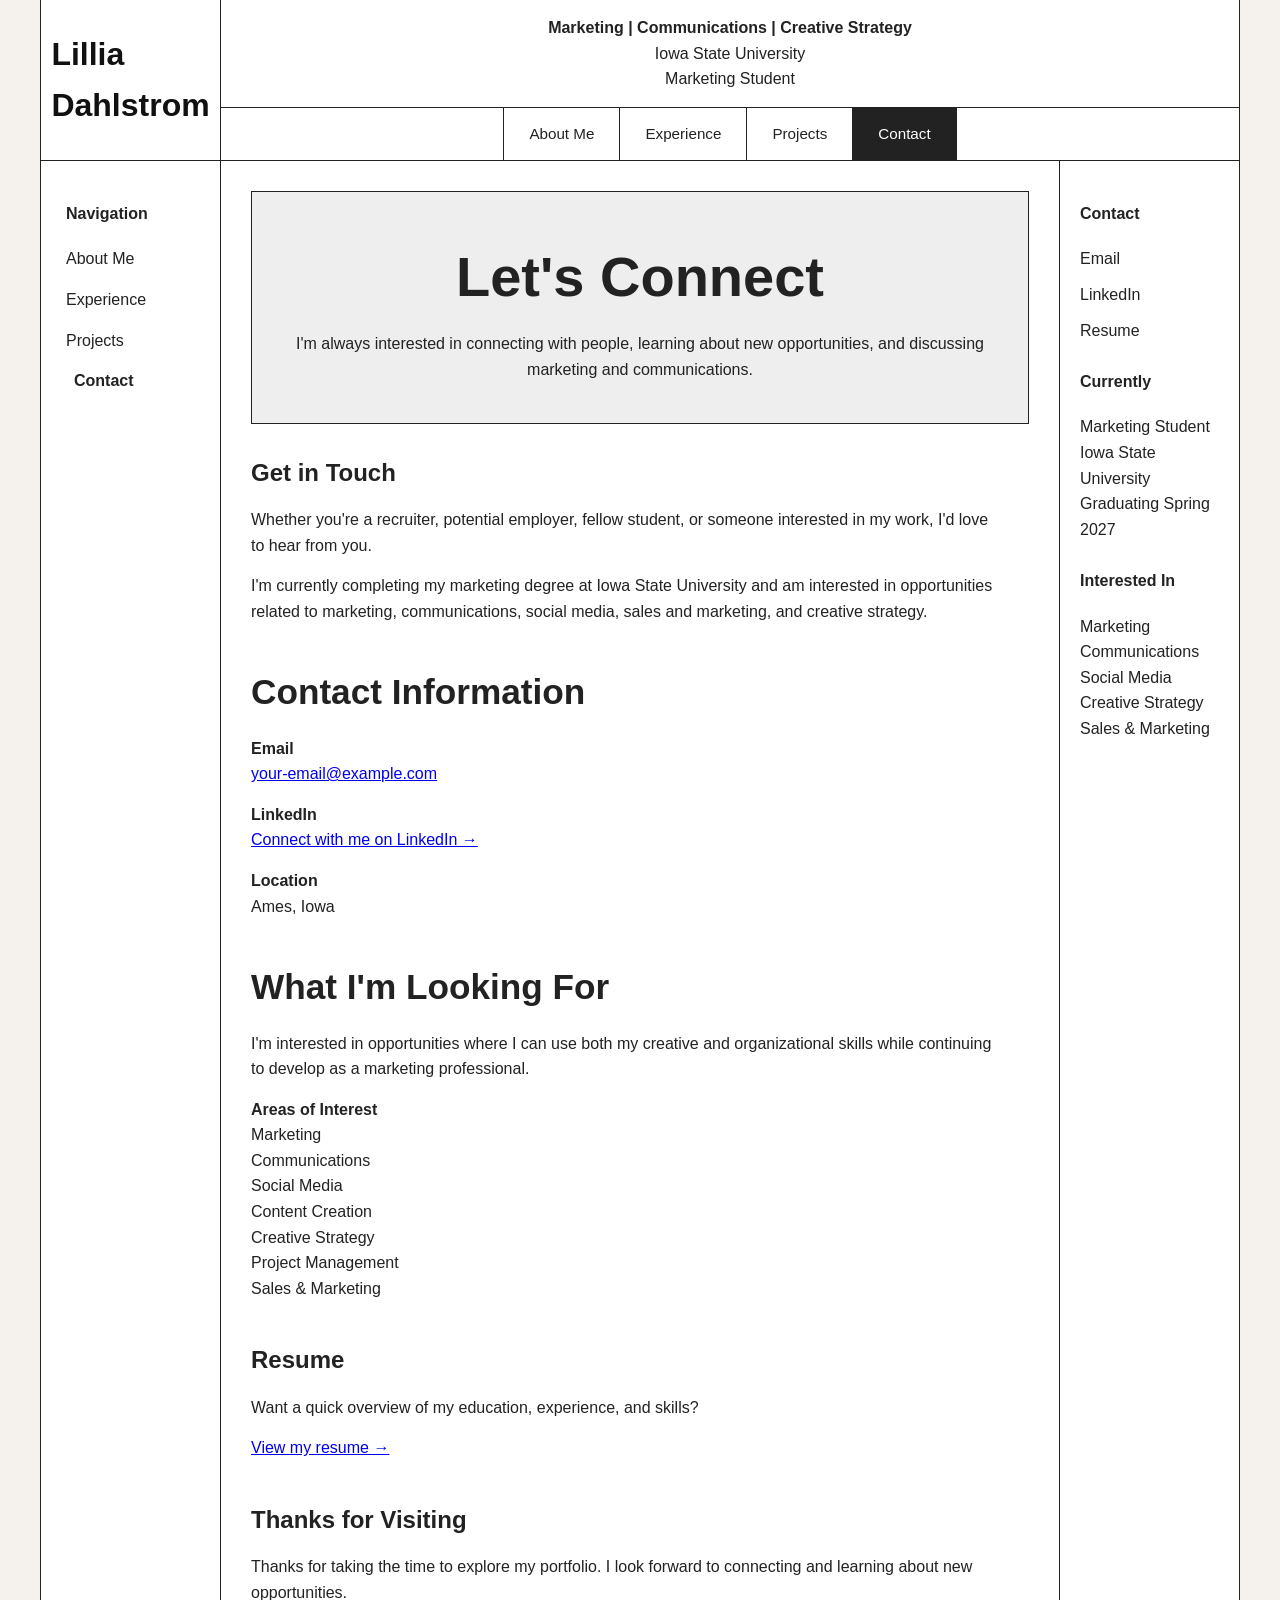
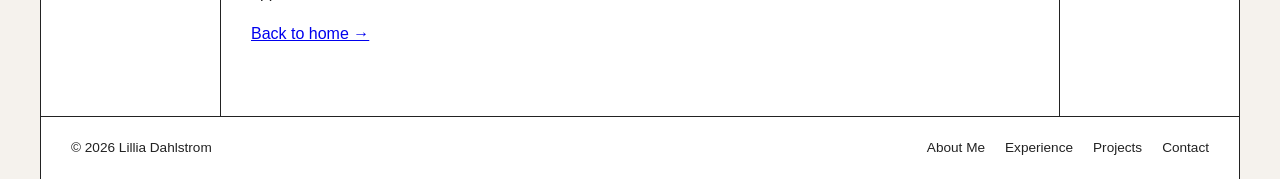
==== contact.html @ 2eaab18e "Create contact.html" ====
<!DOCTYPE html>

<html lang="en">

<head>

<meta charset="UTF-8">

<meta
    name="viewport"
    content="width=device-width, initial-scale=1.0"
>

<meta
    name="description"
    content="Contact Lillia Dahlstrom, a marketing student at Iowa State University."
>

<title>Lillia Dahlstrom | Contact</title>

<!-- Universal CSS -->
<link rel="stylesheet" href="style.css">

</head>

<body>

<!-- =========================================
     WEBSITE WRAPPER
     ========================================= -->

<div class="site-wrapper">


    <!-- =========================================
         HEADER
         ========================================= -->

    <header class="site-header">


        <!-- LOGO / NAME -->

        <div class="site-logo">

            <a href="index.html" aria-label="Home">
                Lillia Dahlstrom
            </a>

        </div>


        <!-- HEADER INFORMATION -->

        <div class="header-intro">

            <div class="header-description">

                <div>

                    <strong>
                        Marketing | Communications | Creative Strategy
                    </strong>

                    <br>

                    Iowa State University
                    <br>
                    Marketing Student

                </div>

            </div>


            <!--
                JavaScript automatically creates
                the universal top navigation.
            -->

            <nav
                id="top-navigation"
                class="top-navigation"
                aria-label="Primary navigation"
            ></nav>

        </div>

    </header>



    <!-- =========================================
         MAIN WEBSITE LAYOUT
         ========================================= -->

    <div class="main-layout">


        <!-- =====================================
             LEFT NAVIGATION
             ===================================== -->

        <aside
            id="left-navigation"
            class="left-navigation"
            aria-label="Site navigation"
        >

            <!-- JavaScript inserts navigation here -->

        </aside>



        <!-- =====================================
             MAIN CONTENT
             ===================================== -->

        <main class="main-content">


            <!-- =================================
                 PAGE INTRODUCTION
                 ================================= -->

            <section class="hero">

                <div class="hero-text">

                    <h1>
                        Let's Connect
                    </h1>

                    <p>
                        I'm always interested in connecting
                        with people, learning about new
                        opportunities, and discussing
                        marketing and communications.
                    </p>

                </div>

            </section>



            <!-- =================================
                 CONTACT INTRODUCTION
                 ================================= -->

            <section class="content-section">

                <h2>
                    Get in Touch
                </h2>

                <p>
                    Whether you're a recruiter, potential
                    employer, fellow student, or someone
                    interested in my work, I'd love to hear
                    from you.
                </p>

                <p>
                    I'm currently completing my marketing
                    degree at Iowa State University and am
                    interested in opportunities related to
                    marketing, communications, social media,
                    sales and marketing, and creative strategy.
                </p>

            </section>



            <!-- =================================
                 CONTACT INFORMATION
                 ================================= -->

            <section class="content-section">

                <h1>
                    Contact Information
                </h1>


                <p>
                    <strong>
                        Email
                    </strong>
                    <br>

                    <a href="mailto:your-email@example.com">
                        your-email@example.com
                    </a>
                </p>


                <p>
                    <strong>
                        LinkedIn
                    </strong>
                    <br>

                    <a
                        href="#"
                        target="_blank"
                        rel="noopener noreferrer"
                    >
                        Connect with me on LinkedIn →
                    </a>
                </p>


                <p>
                    <strong>
                        Location
                    </strong>
                    <br>

                    Ames, Iowa
                </p>

            </section>



            <!-- =================================
                 WHAT I'M LOOKING FOR
                 ================================= -->

            <section class="content-section">

                <h1>
                    What I'm Looking For
                </h1>


                <p>
                    I'm interested in opportunities where I
                    can use both my creative and organizational
                    skills while continuing to develop as a
                    marketing professional.
                </p>


                <p>
                    <strong>
                        Areas of Interest
                    </strong>
                    <br>

                    Marketing
                    <br>
                    Communications
                    <br>
                    Social Media
                    <br>
                    Content Creation
                    <br>
                    Creative Strategy
                    <br>
                    Project Management
                    <br>
                    Sales & Marketing
                </p>

            </section>



            <!-- =================================
                 RESUME
                 ================================= -->

            <section class="content-section">

                <h2>
                    Resume
                </h2>


                <p>
                    Want a quick overview of my education,
                    experience, and skills?
                </p>


                <p>
                    <a href="resume.pdf">
                        View my resume →
                    </a>
                </p>

            </section>



            <!-- =================================
                 FINAL MESSAGE
                 ================================= -->

            <section class="content-section">

                <h2>
                    Thanks for Visiting
                </h2>


                <p>
                    Thanks for taking the time to explore my
                    portfolio. I look forward to connecting
                    and learning about new opportunities.
                </p>


                <p>
                    <a href="index.html">
                        Back to home →
                    </a>
                </p>

            </section>


        </main>



        <!-- =====================================
             RIGHT SIDEBAR
             ===================================== -->

        <aside class="right-sidebar">

            <div class="sticky-content">


                <h2>
                    Contact
                </h2>


                <div class="social-links">

                    <a href="mailto:your-email@example.com">
                        Email
                    </a>

                    <a
                        href="#"
                        target="_blank"
                        rel="noopener noreferrer"
                    >
                        LinkedIn
                    </a>

                    <a href="resume.pdf">
                        Resume
                    </a>

                </div>


                <br>


                <h2>
                    Currently
                </h2>


                <p>
                    Marketing Student
                </p>

                <p>
                    Iowa State University
                </p>

                <p>
                    Graduating Spring 2027
                </p>


                <br>


                <h2>
                    Interested In
                </h2>


                <p>
                    Marketing
                    <br>
                    Communications
                    <br>
                    Social Media
                    <br>
                    Creative Strategy
                    <br>
                    Sales & Marketing
                </p>


            </div>

        </aside>


    </div>



    <!-- =========================================
         FOOTER
         ========================================= -->

    <footer class="site-footer">

        <p>

            ©
            <span id="copyright-year"></span>

            Lillia Dahlstrom

        </p>


        <ul
            id="footer-links"
            class="footer-links"
        ></ul>


    </footer>


</div>



<!-- =========================================
     UNIVERSAL NAVIGATION JAVASCRIPT
     ========================================= -->

<script src="navigation.js"></script>

</body>

</html>
---- style.css ----
/* =========================================
   UNIVERSAL WEBSITE LAYOUT
   ========================================= */

/* ---------- RESET ---------- */

* {
    box-sizing: border-box;
    margin: 0;
    padding: 0;
}

html {
    scroll-behavior: smooth;
}

body {
    font-family: Arial, Helvetica, sans-serif;
    line-height: 1.6;
    background-color: #f5f2ed;
    color: #222;
}


/* =========================================
   MAIN WEBSITE CONTAINER
   ========================================= */

.site-wrapper {
    width: min(1200px, 94%);
    margin: 0 auto;
    background-color: white;
    min-height: 100vh;

    border-left: 1px solid #222;
    border-right: 1px solid #222;
}


/* =========================================
   HEADER
   ========================================= */

.site-header {
    display: grid;

    /* Logo | Header information */
    grid-template-columns: 180px 1fr;

    min-height: 115px;

    border-bottom: 1px solid #222;
}


/* Logo */

.site-logo {
    display: flex;
    align-items: center;
    justify-content: center;

    border-right: 1px solid #222;

    font-size: 2rem;
    font-weight: 600;

    padding: 20px;
}

.site-logo a {
    color: #111;
    text-decoration: none;
}


/* Header information */

.header-intro {
    display: flex;
    flex-direction: column;
}

.header-description {
    flex: 1;

    display: flex;
    align-items: center;
    justify-content: center;

    text-align: center;

    padding: 15px 30px;

    border-bottom: 1px solid #222;
}


/* =========================================
   TOP NAVIGATION
   ========================================= */

.top-navigation {
    min-height: 52px;
}

.top-navigation ul {
    list-style: none;

    display: flex;
    align-items: stretch;
    justify-content: center;

    height: 100%;
}

.top-navigation li {
    display: flex;
}

.top-navigation a {
    display: flex;
    align-items: center;
    justify-content: center;

    padding: 12px 25px;

    color: #222;
    text-decoration: none;

    font-size: 0.95rem;

    border-right: 1px solid #222;

    transition: background-color 0.2s ease,
                color 0.2s ease;
}

.top-navigation li:first-child a {
    border-left: 1px solid #222;
}

.top-navigation a:hover,
.top-navigation a.active {
    background-color: #222;
    color: white;
}


/* =========================================
   MAIN GRID
   ========================================= */

.main-layout {

    display: grid;

    /*
       Left navigation | Main content | Right sidebar
    */
    grid-template-columns: 180px minmax(0, 1fr) 180px;

    min-height: 650px;
}


/* =========================================
   LEFT NAVIGATION
   ========================================= */

.left-navigation {
    border-right: 1px solid #222;

    padding: 40px 25px;
}

.left-navigation h2 {
    font-size: 1rem;
    margin-bottom: 20px;
}

.left-navigation ul {
    list-style: none;
}

.left-navigation li {
    margin-bottom: 15px;
}

.left-navigation a {
    color: #222;
    text-decoration: none;

    display: block;

    transition: padding-left 0.2s ease;
}

.left-navigation a:hover,
.left-navigation a.active {
    padding-left: 8px;
    font-weight: bold;
}


/* =========================================
   MAIN CONTENT
   ========================================= */

.main-content {
    min-width: 0;
    padding: 30px;
}


/* Hero image */

.hero {
    width: 100%;
    min-height: 230px;

    display: flex;
    align-items: center;
    justify-content: center;

    margin-bottom: 30px;

    border: 1px solid #222;

    background-color: #eee;

    overflow: hidden;
}

.hero img {
    width: 100%;
    height: 100%;

    min-height: 230px;

    object-fit: cover;

    display: block;
}


/* Hero text if no image */

.hero-text {
    text-align: center;
    padding: 40px;
}

.hero-text h1 {
    font-size: clamp(2rem, 5vw, 3.5rem);
    margin-bottom: 10px;
}


/* =========================================
   CONTENT TYPOGRAPHY
   ========================================= */

.content-section {
    margin-bottom: 40px;
}

.content-section h1,
.content-section h2 {
    margin-bottom: 15px;
}

.content-section h1 {
    font-size: 2.2rem;
}

.content-section h2 {
    font-size: 1.5rem;
}

.content-section p {
    max-width: 750px;
    margin-bottom: 15px;
}

.content-section img {
    max-width: 100%;
    height: auto;
}


/* =========================================
   RIGHT SIDEBAR
   ========================================= */

.right-sidebar {
    border-left: 1px solid #222;

    padding: 40px 20px;

    position: relative;
}

.sticky-content {
    position: sticky;
    top: 25px;
}

.right-sidebar h2 {
    font-size: 1rem;
    margin-bottom: 20px;
}

.right-sidebar ul {
    list-style: none;
}

.right-sidebar li {
    margin-bottom: 15px;
}

.right-sidebar a {
    color: #222;
    text-decoration: none;
}

.right-sidebar a:hover {
    text-decoration: underline;
}


/* =========================================
   SOCIAL LINKS
   ========================================= */

.social-links {
    display: flex;
    flex-direction: column;
    gap: 10px;
}

.social-links a {
    display: block;
}


/* =========================================
   FOOTER
   ========================================= */

.site-footer {
    border-top: 1px solid #222;

    padding: 20px 30px;

    display: flex;
    align-items: center;
    justify-content: space-between;

    gap: 20px;

    font-size: 0.85rem;
}

.footer-links {
    display: flex;
    gap: 20px;

    list-style: none;
}

.footer-links a {
    color: #222;
    text-decoration: none;
}

.footer-links a:hover {
    text-decoration: underline;
}


/* =========================================
   MOBILE NAVIGATION BUTTON
   ========================================= */

.mobile-menu-button {
    display: none;

    border: 1px solid #222;
    background: white;

    padding: 10px 15px;

    cursor: pointer;

    font-size: 1rem;
}


/* =========================================
   TABLET
   ========================================= */

@media (max-width: 900px) {

    .main-layout {
        grid-template-columns: 160px minmax(0, 1fr);
    }

    .right-sidebar {
        display: none;
    }

    .site-header {
        grid-template-columns: 160px 1fr;
    }

    .left-navigation {
        padding: 30px 20px;
    }

}


/* =========================================
   MOBILE
   ========================================= */

@media (max-width: 650px) {

    .site-wrapper {
        width: 100%;
        border-left: none;
        border-right: none;
    }


    /* Header */

    .site-header {
        display: block;
    }

    .site-logo {
        min-height: 80px;

        border-right: none;
        border-bottom: 1px solid #222;
    }


    /* Top navigation */

    .top-navigation ul {
        flex-direction: column;
    }

    .top-navigation a {
        width: 100%;

        border-right: none;
        border-bottom: 1px solid #222;
    }

    .top-navigation li:first-child a {
        border-left: none;
    }


    /* Main layout */

    .main-layout {
        display: block;
    }


    /* Left navigation becomes horizontal section */

    .left-navigation {
        border-right: none;
        border-bottom: 1px solid #222;

        padding: 20px;
    }

    .left-navigation ul {
        display: flex;
        flex-wrap: wrap;
        gap: 10px;
    }

    .left-navigation li {
        margin-bottom: 0;
    }

    .left-navigation a {
        border: 1px solid #222;
        padding: 8px 12px;
    }

    .left-navigation a:hover,
    .left-navigation a.active {
        padding-left: 12px;
    }


    /* Main content */

    .main-content {
        padding: 20px;
    }


    /* Footer */

    .site-footer {
        flex-direction: column;
        align-items: flex-start;
    }

    .footer-links {
        flex-wrap: wrap;
    }
}
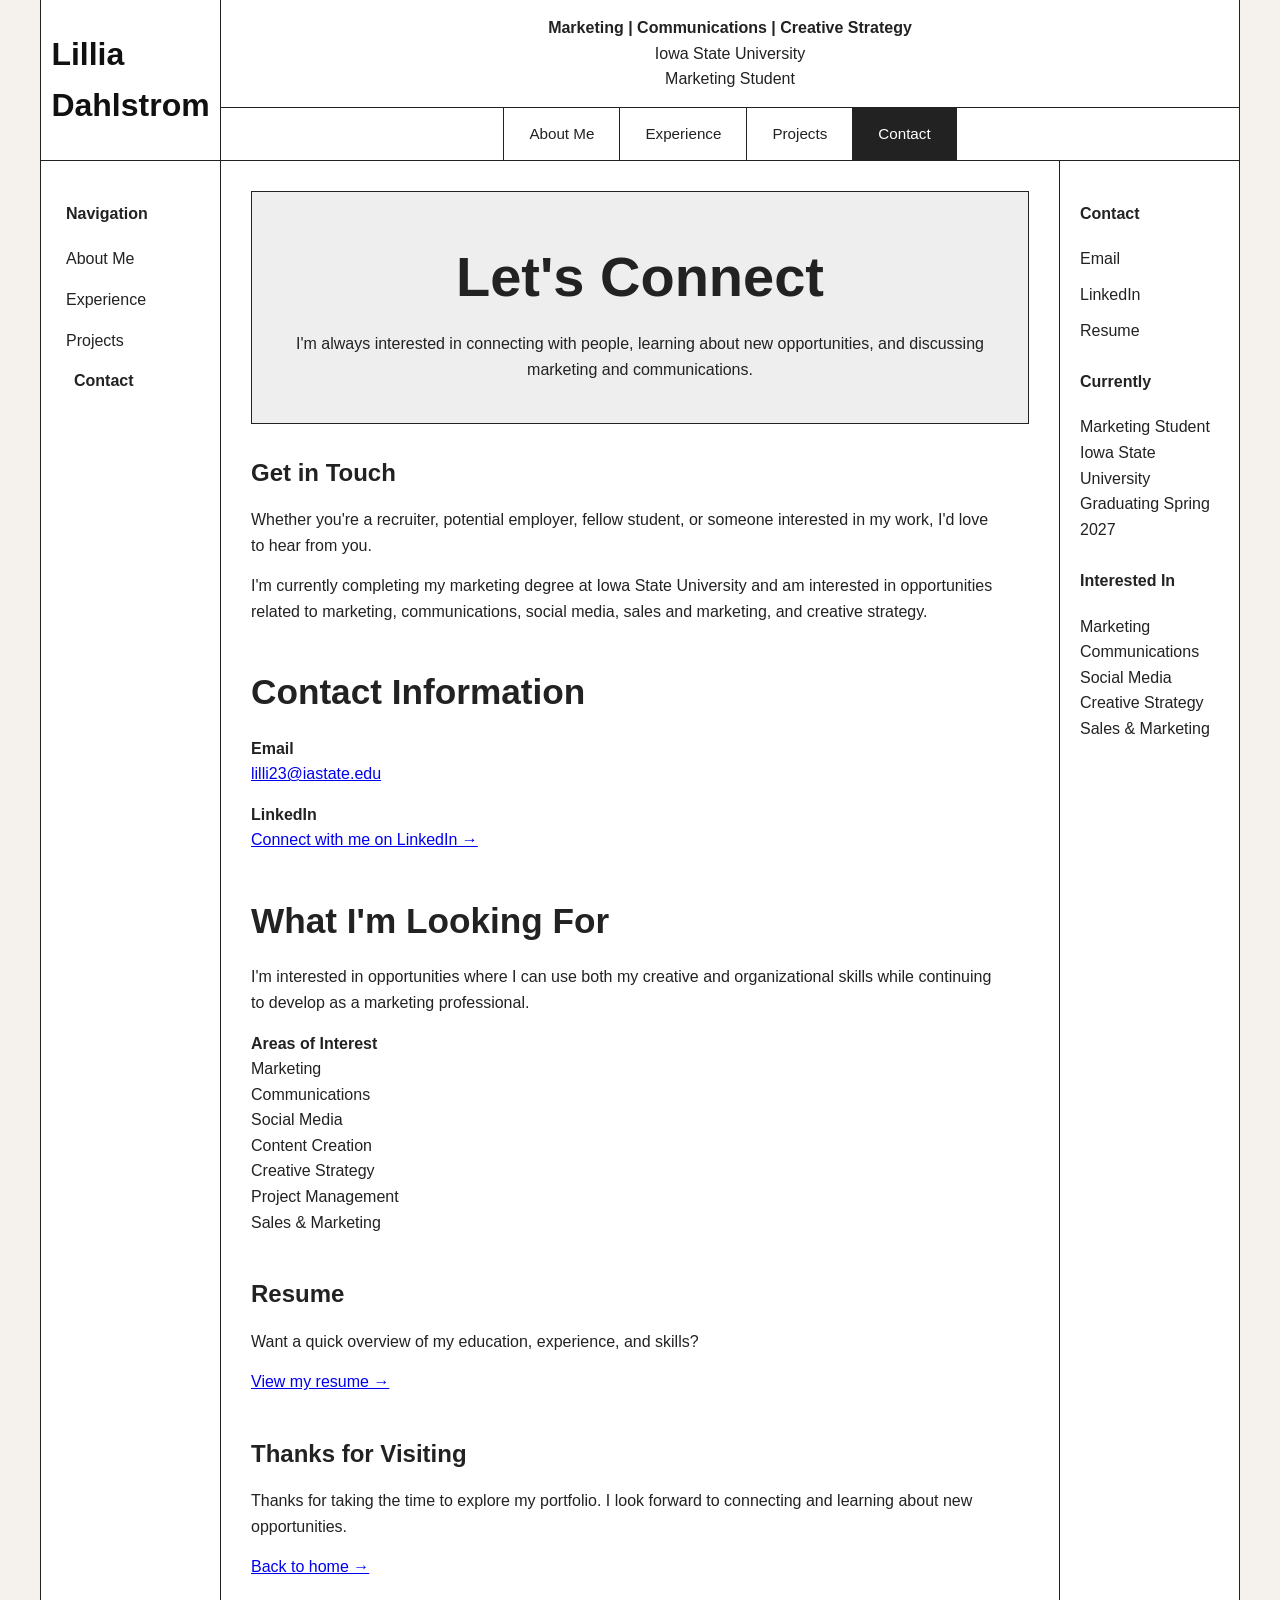
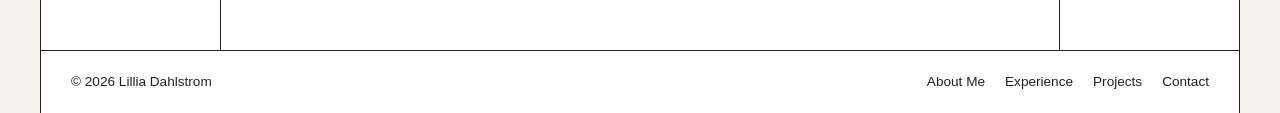
==== commit 4a8388f6: "Update contact.html" ====
--- a/contact.html
+++ b/contact.html
@@ -191,8 +191,8 @@
                     </strong>
                     <br>
 
-                    <a href="mailto:your-email@example.com">
-                        your-email@example.com
+                    <a href="mailto:lilli23@iastate.edu">
+                        lilli23@iastate.edu
                     </a>
                 </p>
 
@@ -205,7 +205,7 @@
 
                     <a
                         href="#"
-                        target="_blank"
+                        target="https://www.linkedin.com/in/lilliadahlstrom/"
                         rel="noopener noreferrer"
                     >
                         Connect with me on LinkedIn →
@@ -213,14 +213,6 @@
                 </p>
 
 
-                <p>
-                    <strong>
-                        Location
-                    </strong>
-                    <br>
-
-                    Ames, Iowa
-                </p>
 
             </section>
 
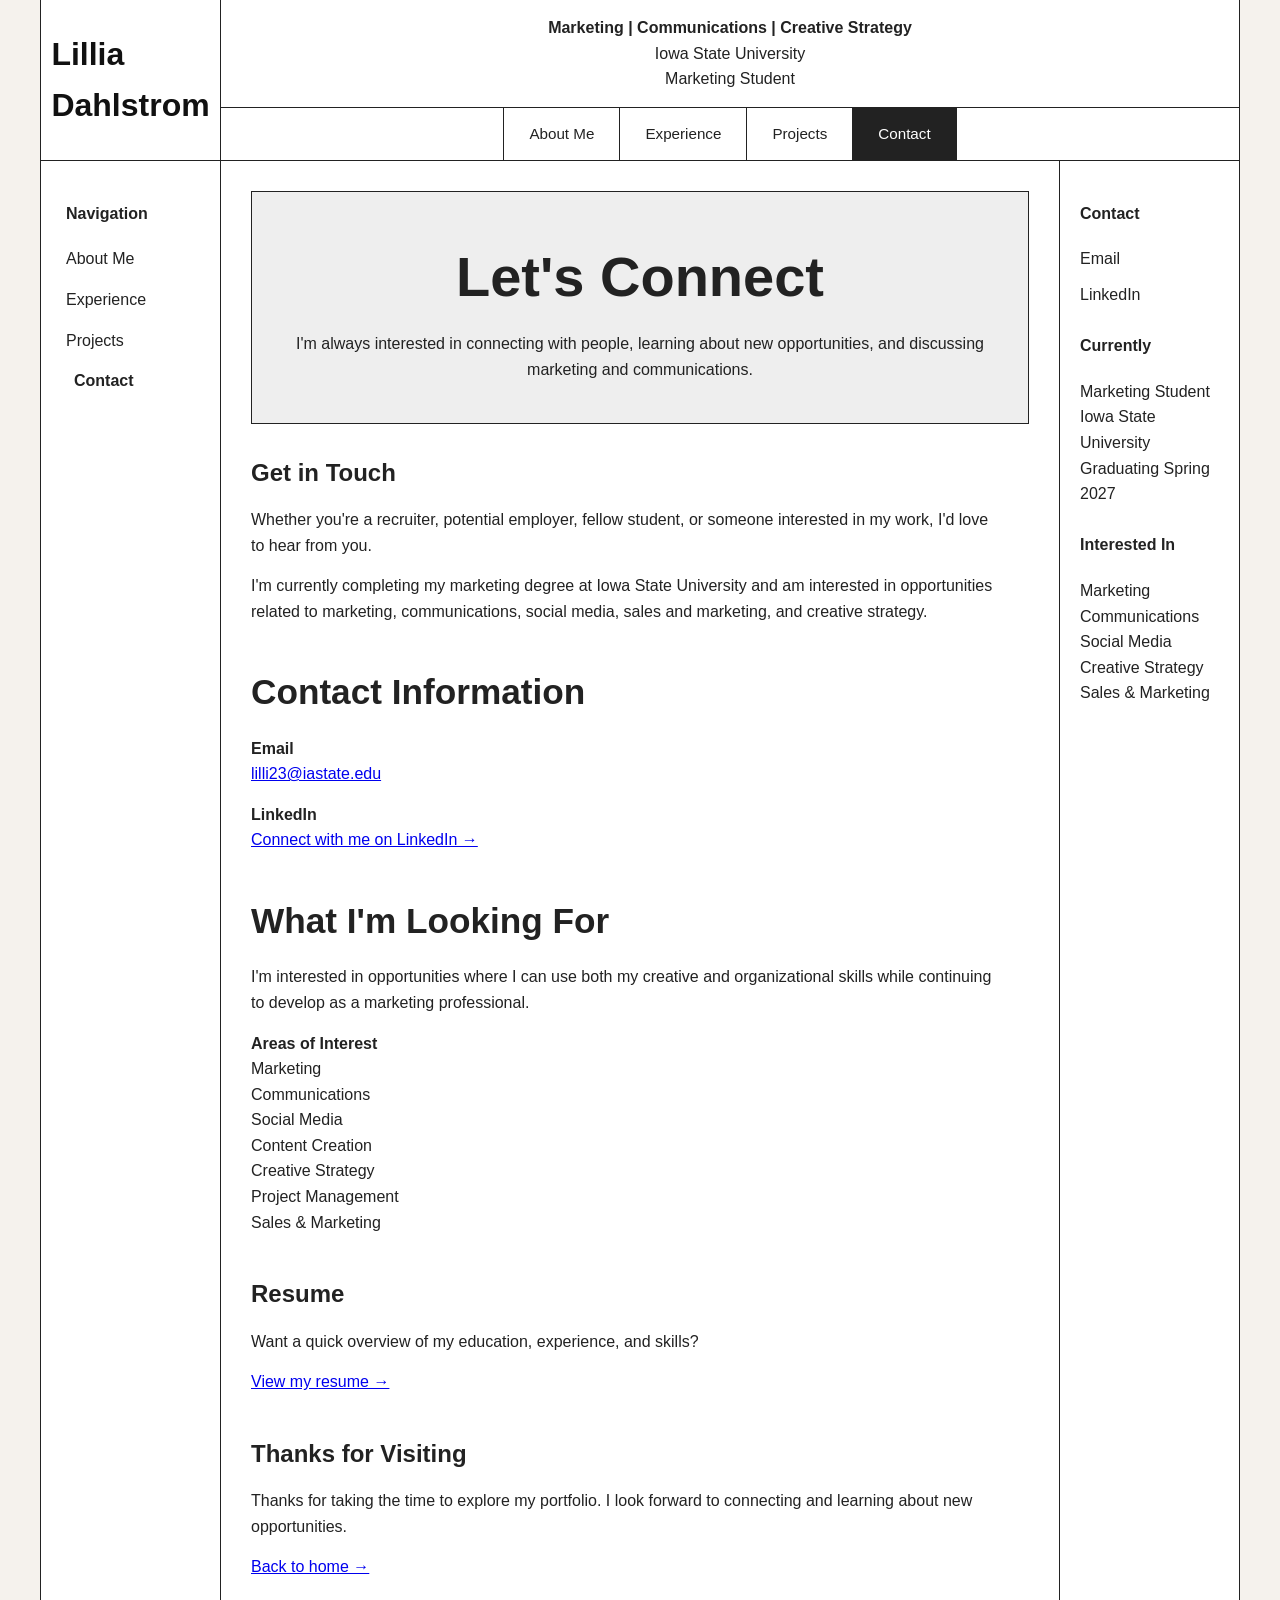
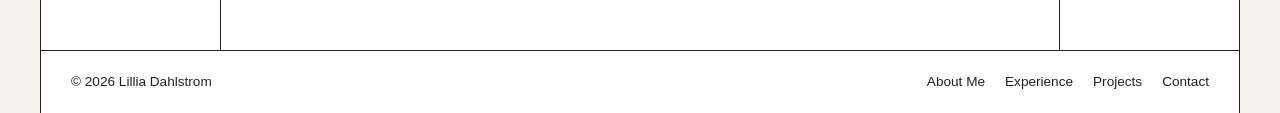
==== commit 926e05fa: "Update contact.html" ====
--- a/contact.html
+++ b/contact.html
@@ -204,8 +204,8 @@
                     <br>
 
                     <a
-                        href="#"
-                        target="https://www.linkedin.com/in/lilliadahlstrom/"
+                        href="https://www.linkedin.com/in/lilliadahlstrom/"
+                        target="_blank"
                         rel="noopener noreferrer"
                     >
                         Connect with me on LinkedIn →
@@ -348,10 +348,7 @@
                         LinkedIn
                     </a>
 
-                    <a href="resume.pdf">
-                        Resume
-                    </a>
-
+                
                 </div>
 
 
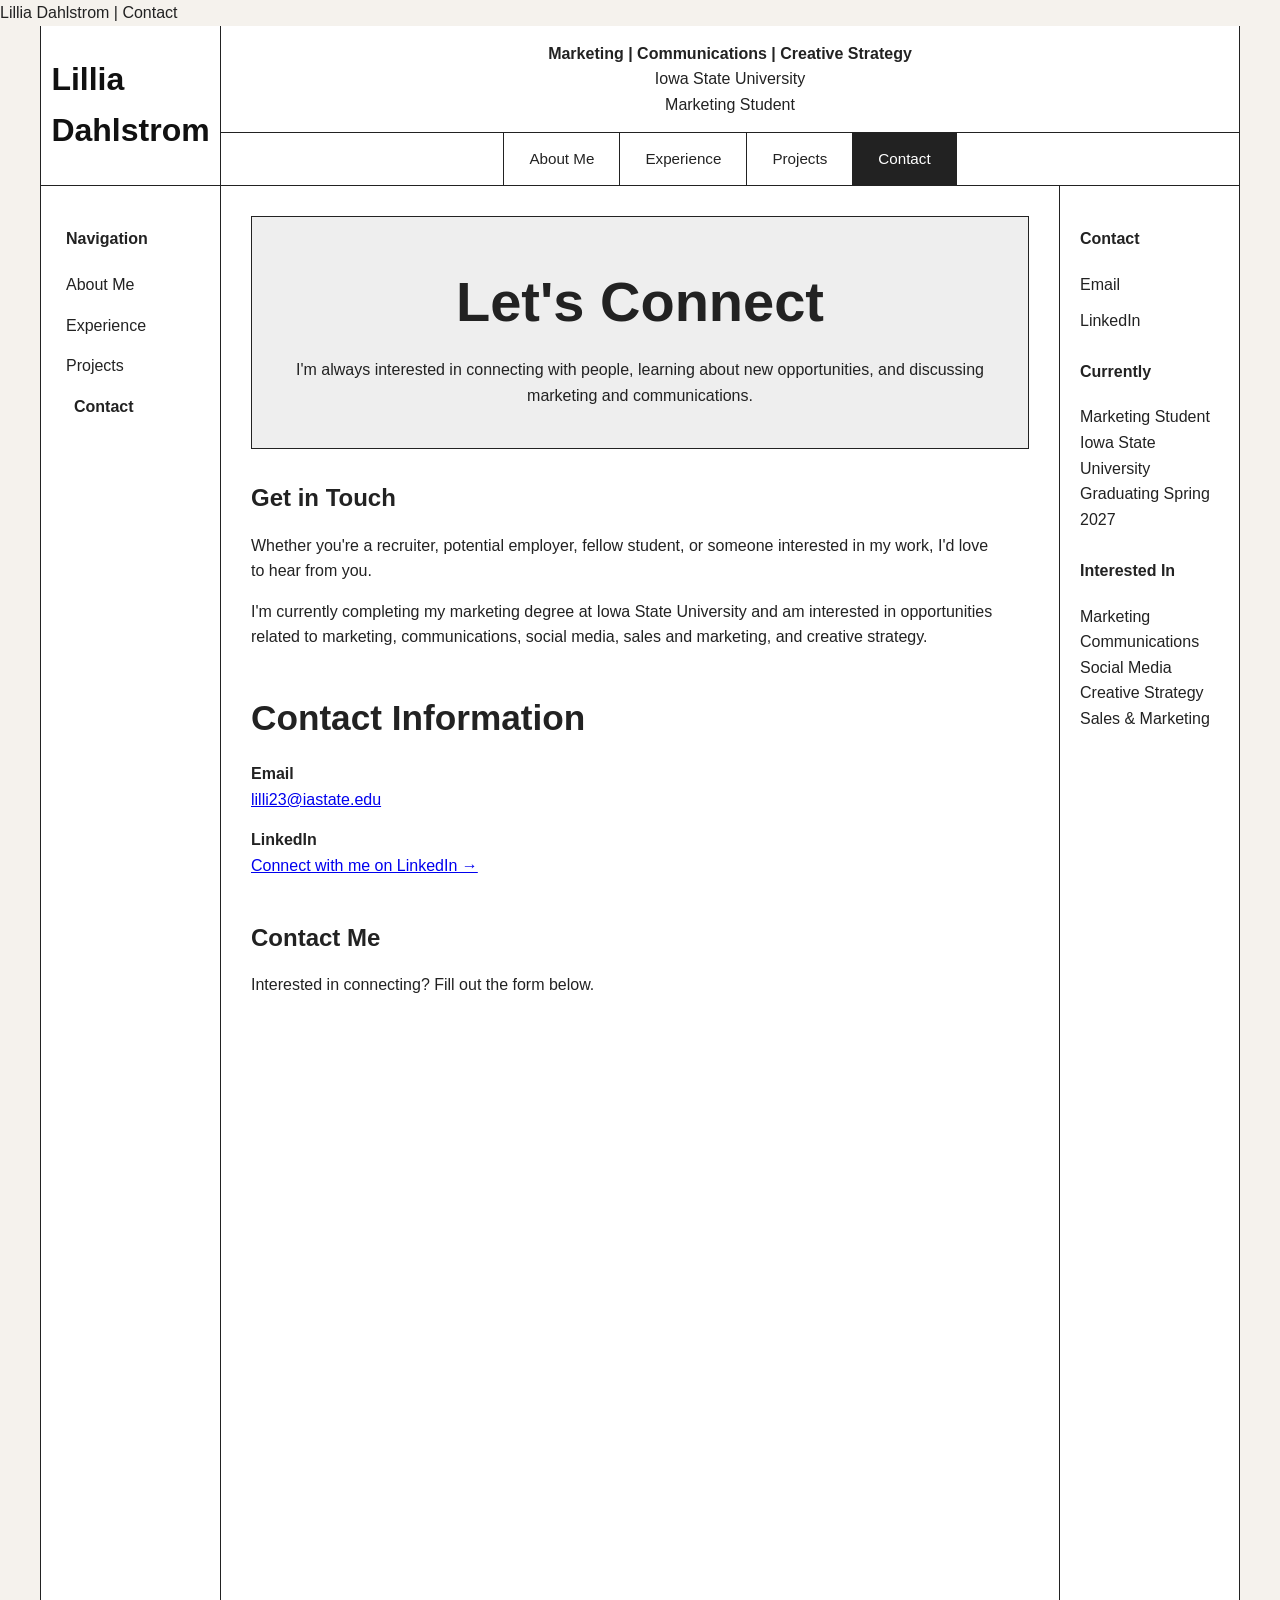
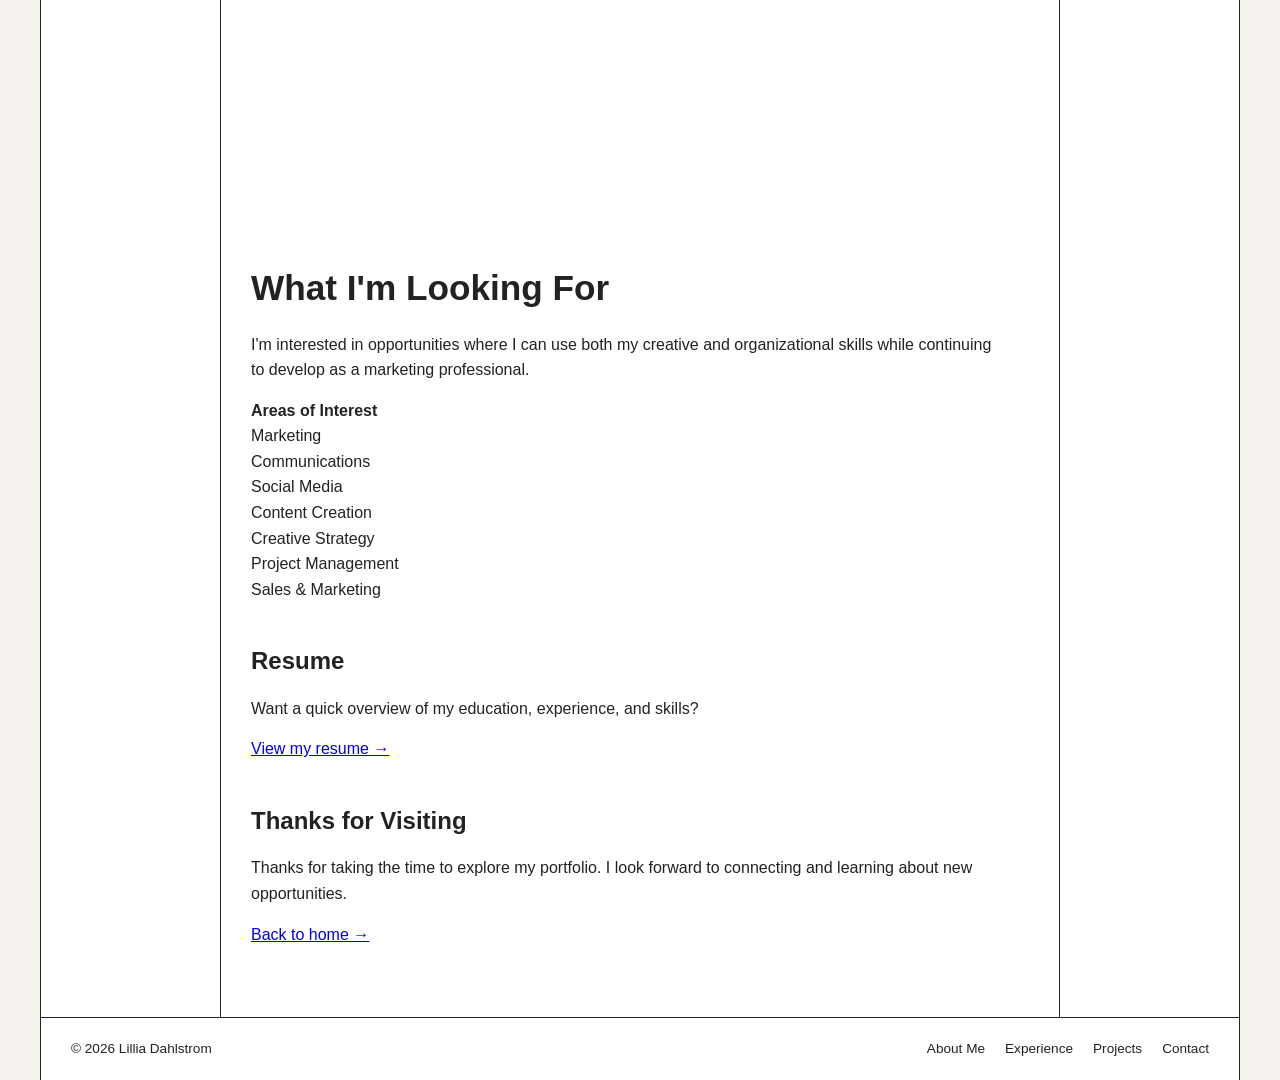
==== commit 6d234ba1: "Update contact.html" ====
--- a/contact.html
+++ b/contact.html
@@ -7,425 +7,428 @@
 <meta charset="UTF-8">
 
 <meta
-    name="viewport"
-    content="width=device-width, initial-scale=1.0"
->
+name="viewport"
+content="width=device-width, initial-scale=1.0"
+
+
+
 
 <meta
-    name="description"
-    content="Contact Lillia Dahlstrom, a marketing student at Iowa State University."
->
+name="description"
+content="Contact Lillia Dahlstrom, a marketing student at Iowa State University."
+
+
+
 
 <title>Lillia Dahlstrom | Contact</title>
 
 <!-- Universal CSS -->
+
 <link rel="stylesheet" href="style.css">
 
 </head>
 
 <body>
 
+<!-- ========================================= WEBSITE WRAPPER ========================================= -->
+
+<div class="site-wrapper">
+
 <!-- =========================================
-     WEBSITE WRAPPER
+     HEADER
      ========================================= -->
 
-<div class="site-wrapper">
-
-
-    <!-- =========================================
-         HEADER
-         ========================================= -->
-
-    <header class="site-header">
-
-
-        <!-- LOGO / NAME -->
-
-        <div class="site-logo">
-
-            <a href="index.html" aria-label="Home">
-                Lillia Dahlstrom
-            </a>
+<header class="site-header">
+
+
+    <!-- LOGO / NAME -->
+
+    <div class="site-logo">
+
+        <a href="index.html" aria-label="Home">
+            Lillia Dahlstrom
+        </a>
+
+    </div>
+
+
+    <!-- HEADER INFORMATION -->
+
+    <div class="header-intro">
+
+        <div class="header-description">
+
+            <div>
+
+                <strong>
+                    Marketing | Communications | Creative Strategy
+                </strong>
+
+                <br>
+
+                Iowa State University
+                <br>
+                Marketing Student
+
+            </div>
 
         </div>
 
 
-        <!-- HEADER INFORMATION -->
-
-        <div class="header-intro">
-
-            <div class="header-description">
-
-                <div>
-
-                    <strong>
-                        Marketing | Communications | Creative Strategy
-                    </strong>
-
-                    <br>
-
-                    Iowa State University
-                    <br>
-                    Marketing Student
-
-                </div>
+        <!--
+            JavaScript automatically creates
+            the universal top navigation.
+        -->
+
+        <nav
+            id="top-navigation"
+            class="top-navigation"
+            aria-label="Primary navigation"
+        ></nav>
+
+    </div>
+
+</header>
+
+
+
+<!-- =========================================
+     MAIN WEBSITE LAYOUT
+     ========================================= -->
+
+<div class="main-layout">
+
+
+    <!-- =====================================
+         LEFT NAVIGATION
+         ===================================== -->
+
+    <aside
+        id="left-navigation"
+        class="left-navigation"
+        aria-label="Site navigation"
+    >
+
+        <!-- JavaScript inserts navigation here -->
+
+    </aside>
+
+
+
+    <!-- =====================================
+         MAIN CONTENT
+         ===================================== -->
+
+    <main class="main-content">
+
+
+        <!-- =================================
+             PAGE INTRODUCTION
+             ================================= -->
+
+        <section class="hero">
+
+            <div class="hero-text">
+
+                <h1>
+                    Let's Connect
+                </h1>
+
+                <p>
+                    I'm always interested in connecting
+                    with people, learning about new
+                    opportunities, and discussing
+                    marketing and communications.
+                </p>
 
             </div>
 
-
-            <!--
-                JavaScript automatically creates
-                the universal top navigation.
-            -->
-
-            <nav
-                id="top-navigation"
-                class="top-navigation"
-                aria-label="Primary navigation"
-            ></nav>
+        </section>
+
+
+
+        <!-- =================================
+             CONTACT INTRODUCTION
+             ================================= -->
+
+        <section class="content-section">
+
+            <h2>
+                Get in Touch
+            </h2>
+
+            <p>
+                Whether you're a recruiter, potential
+                employer, fellow student, or someone
+                interested in my work, I'd love to hear
+                from you.
+            </p>
+
+            <p>
+                I'm currently completing my marketing
+                degree at Iowa State University and am
+                interested in opportunities related to
+                marketing, communications, social media,
+                sales and marketing, and creative strategy.
+            </p>
+
+        </section>
+
+
+
+        <!-- =================================
+             CONTACT INFORMATION
+             ================================= -->
+
+        <section class="content-section">
+
+            <h1>
+                Contact Information
+            </h1>
+
+
+            <p>
+                <strong>
+                    Email
+                </strong>
+                <br>
+
+                <a href="mailto:lilli23@iastate.edu">
+                    lilli23@iastate.edu
+                </a>
+            </p>
+
+
+            <p>
+                <strong>
+                    LinkedIn
+                </strong>
+                <br>
+
+                <a
+                    href="https://www.linkedin.com/in/lilliadahlstrom/"
+                    target="_blank"
+                    rel="noopener noreferrer"
+                >
+                    Connect with me on LinkedIn →
+                </a>
+            </p>
+
+
+
+        </section>
+
+
+
+        <!-- =================================
+             GOOGLE FORM
+             ================================= -->
+
+        <section class="content-section">
+
+            <h2>
+                Contact Me
+            </h2>
+
+            <p>
+                Interested in connecting? Fill out the form below.
+            </p>
+
+            <iframe
+                src="https://docs.google.com/forms/d/e/1FAIpQLScq1fVuyTS0MM7dlPkai7dJxckHtYjScAEEfhiFwPYFTLSCzA/viewform?usp=dialog"
+                width="100%"
+                height="800"
+                frameborder="0"
+                marginheight="0"
+                marginwidth="0"
+                title="Contact form"
+            >
+                Loading…
+            </iframe>
+
+        </section>
+
+
+
+        <!-- =================================
+             WHAT I'M LOOKING FOR
+             ================================= -->
+
+        <section class="content-section">
+
+            <h1>
+                What I'm Looking For
+            </h1>
+
+
+            <p>
+                I'm interested in opportunities where I
+                can use both my creative and organizational
+                skills while continuing to develop as a
+                marketing professional.
+            </p>
+
+
+            <p>
+                <strong>
+                    Areas of Interest
+                </strong>
+                <br>
+
+                Marketing
+                <br>
+                Communications
+                <br>
+                Social Media
+                <br>
+                Content Creation
+                <br>
+                Creative Strategy
+                <br>
+                Project Management
+                <br>
+                Sales & Marketing
+            </p>
+
+        </section>
+
+
+
+        <!-- =================================
+             RESUME
+             ================================= -->
+
+        <section class="content-section">
+
+            <h2>
+                Resume
+            </h2>
+
+
+            <p>
+                Want a quick overview of my education,
+                experience, and skills?
+            </p>
+
+
+            <p>
+                <a href="resume.pdf">
+                    View my resume →
+                </a>
+            </p>
+
+        </section>
+
+
+
+        <!-- =================================
+             FINAL MESSAGE
+             ================================= -->
+
+        <section class="content-section">
+
+            <h2>
+                Thanks for Visiting
+            </h2>
+
+
+            <p>
+                Thanks for taking the time to explore my
+                portfolio. I look forward to connecting
+                and learning about new opportunities.
+            </p>
+
+
+            <p>
+                <a href="index.html">
+                    Back to home →
+                </a>
+            </p>
+
+        </section>
+
+
+    </main>
+
+
+
+    <!-- =====================================
+         RIGHT SIDEBAR
+         ===================================== -->
+
+    <aside class="right-sidebar">
+
+        <div class="sticky-content">
+
+
+            <h2>
+                Contact
+            </h2>
+
+
+            <div class="social-links">
+
+                <a href="mailto:your-email@example.com">
+                    Email
+                </a>
+
+                <a
+                    href="#"
+                    target="_blank"
+                    rel="noopener noreferrer"
+                >
+                    LinkedIn
+                </a>
+
+            
+            </div>
+
+
+            <br>
+
+
+            <h2>
+                Currently
+            </h2>
+
+
+            <p>
+                Marketing Student
+            </p>
+
+            <p>
+                Iowa State University
+            </p>
+
+            <p>
+                Graduating Spring 2027
+            </p>
+
+
+            <br>
+
+
+            <h2>
+                Interested In
+            </h2>
+
+
+            <p>
+                Marketing
+                <br>
+                Communications
+                <br>
+                Social Media
+                <br>
+                Creative Strategy
+                <br>
+                Sales & Marketing
+            </p>
+
 
         </div>
 
-    </header>
-
-
-
-    <!-- =========================================
-         MAIN WEBSITE LAYOUT
-         ========================================= -->
-
-    <div class="main-layout">
-
-
-        <!-- =====================================
-             LEFT NAVIGATION
-             ===================================== -->
-
-        <aside
-            id="left-navigation"
-            class="left-navigation"
-            aria-label="Site navigation"
-        >
-
-            <!-- JavaScript inserts navigation here -->
-
-        </aside>
-
-
-
-        <!-- =====================================
-             MAIN CONTENT
-             ===================================== -->
-
-        <main class="main-content">
-
-
-            <!-- =================================
-                 PAGE INTRODUCTION
-                 ================================= -->
-
-            <section class="hero">
-
-                <div class="hero-text">
-
-                    <h1>
-                        Let's Connect
-                    </h1>
-
-                    <p>
-                        I'm always interested in connecting
-                        with people, learning about new
-                        opportunities, and discussing
-                        marketing and communications.
-                    </p>
-
-                </div>
-
-            </section>
-
-
-
-            <!-- =================================
-                 CONTACT INTRODUCTION
-                 ================================= -->
-
-            <section class="content-section">
-
-                <h2>
-                    Get in Touch
-                </h2>
-
-                <p>
-                    Whether you're a recruiter, potential
-                    employer, fellow student, or someone
-                    interested in my work, I'd love to hear
-                    from you.
-                </p>
-
-                <p>
-                    I'm currently completing my marketing
-                    degree at Iowa State University and am
-                    interested in opportunities related to
-                    marketing, communications, social media,
-                    sales and marketing, and creative strategy.
-                </p>
-
-            </section>
-
-
-
-            <!-- =================================
-                 CONTACT INFORMATION
-                 ================================= -->
-
-            <section class="content-section">
-
-                <h1>
-                    Contact Information
-                </h1>
-
-
-                <p>
-                    <strong>
-                        Email
-                    </strong>
-                    <br>
-
-                    <a href="mailto:lilli23@iastate.edu">
-                        lilli23@iastate.edu
-                    </a>
-                </p>
-
-
-                <p>
-                    <strong>
-                        LinkedIn
-                    </strong>
-                    <br>
-
-                    <a
-                        href="https://www.linkedin.com/in/lilliadahlstrom/"
-                        target="_blank"
-                        rel="noopener noreferrer"
-                    >
-                        Connect with me on LinkedIn →
-                    </a>
-                </p>
-
-
-
-            </section>
-
-
-
-            <!-- =================================
-                 WHAT I'M LOOKING FOR
-                 ================================= -->
-
-            <section class="content-section">
-
-                <h1>
-                    What I'm Looking For
-                </h1>
-
-
-                <p>
-                    I'm interested in opportunities where I
-                    can use both my creative and organizational
-                    skills while continuing to develop as a
-                    marketing professional.
-                </p>
-
-
-                <p>
-                    <strong>
-                        Areas of Interest
-                    </strong>
-                    <br>
-
-                    Marketing
-                    <br>
-                    Communications
-                    <br>
-                    Social Media
-                    <br>
-                    Content Creation
-                    <br>
-                    Creative Strategy
-                    <br>
-                    Project Management
-                    <br>
-                    Sales & Marketing
-                </p>
-
-            </section>
-
-
-
-            <!-- =================================
-                 RESUME
-                 ================================= -->
-
-            <section class="content-section">
-
-                <h2>
-                    Resume
-                </h2>
-
-
-                <p>
-                    Want a quick overview of my education,
-                    experience, and skills?
-                </p>
-
-
-                <p>
-                    <a href="resume.pdf">
-                        View my resume →
-                    </a>
-                </p>
-
-            </section>
-
-
-
-            <!-- =================================
-                 FINAL MESSAGE
-                 ================================= -->
-
-            <section class="content-section">
-
-                <h2>
-                    Thanks for Visiting
-                </h2>
-
-
-                <p>
-                    Thanks for taking the time to explore my
-                    portfolio. I look forward to connecting
-                    and learning about new opportunities.
-                </p>
-
-
-                <p>
-                    <a href="index.html">
-                        Back to home →
-                    </a>
-                </p>
-
-            </section>
-
-
-        </main>
-
-
-
-        <!-- =====================================
-             RIGHT SIDEBAR
-             ===================================== -->
-
-        <aside class="right-sidebar">
-
-            <div class="sticky-content">
-
-
-                <h2>
-                    Contact
-                </h2>
-
-
-                <div class="social-links">
-
-                    <a href="mailto:your-email@example.com">
-                        Email
-                    </a>
-
-                    <a
-                        href="#"
-                        target="_blank"
-                        rel="noopener noreferrer"
-                    >
-                        LinkedIn
-                    </a>
-
-                
-                </div>
-
-
-                <br>
-
-
-                <h2>
-                    Currently
-                </h2>
-
-
-                <p>
-                    Marketing Student
-                </p>
-
-                <p>
-                    Iowa State University
-                </p>
-
-                <p>
-                    Graduating Spring 2027
-                </p>
-
-
-                <br>
-
-
-                <h2>
-                    Interested In
-                </h2>
-
-
-                <p>
-                    Marketing
-                    <br>
-                    Communications
-                    <br>
-                    Social Media
-                    <br>
-                    Creative Strategy
-                    <br>
-                    Sales & Marketing
-                </p>
-
-
-            </div>
-
-        </aside>
-
-
-    </div>
-
-
-
-    <!-- =========================================
-         FOOTER
-         ========================================= -->
-
-    <footer class="site-footer">
-
-        <p>
-
-            ©
-            <span id="copyright-year"></span>
-
-            Lillia Dahlstrom
-
-        </p>
-
-
-        <ul
-            id="footer-links"
-            class="footer-links"
-        ></ul>
-
-
-    </footer>
+    </aside>
 
 
 </div>
@@ -433,9 +436,36 @@
 
 
 <!-- =========================================
-     UNIVERSAL NAVIGATION JAVASCRIPT
+     FOOTER
      ========================================= -->
 
+<footer class="site-footer">
+
+    <p>
+
+        ©
+        <span id="copyright-year"></span>
+
+        Lillia Dahlstrom
+
+    </p>
+
+
+    <ul
+        id="footer-links"
+        class="footer-links"
+    ></ul>
+
+
+</footer>
+
+</div>
+
+
+
+
+<!-- ========================================= UNIVERSAL NAVIGATION JAVASCRIPT ========================================= -->
+
 <script src="navigation.js"></script>
 
 </body>
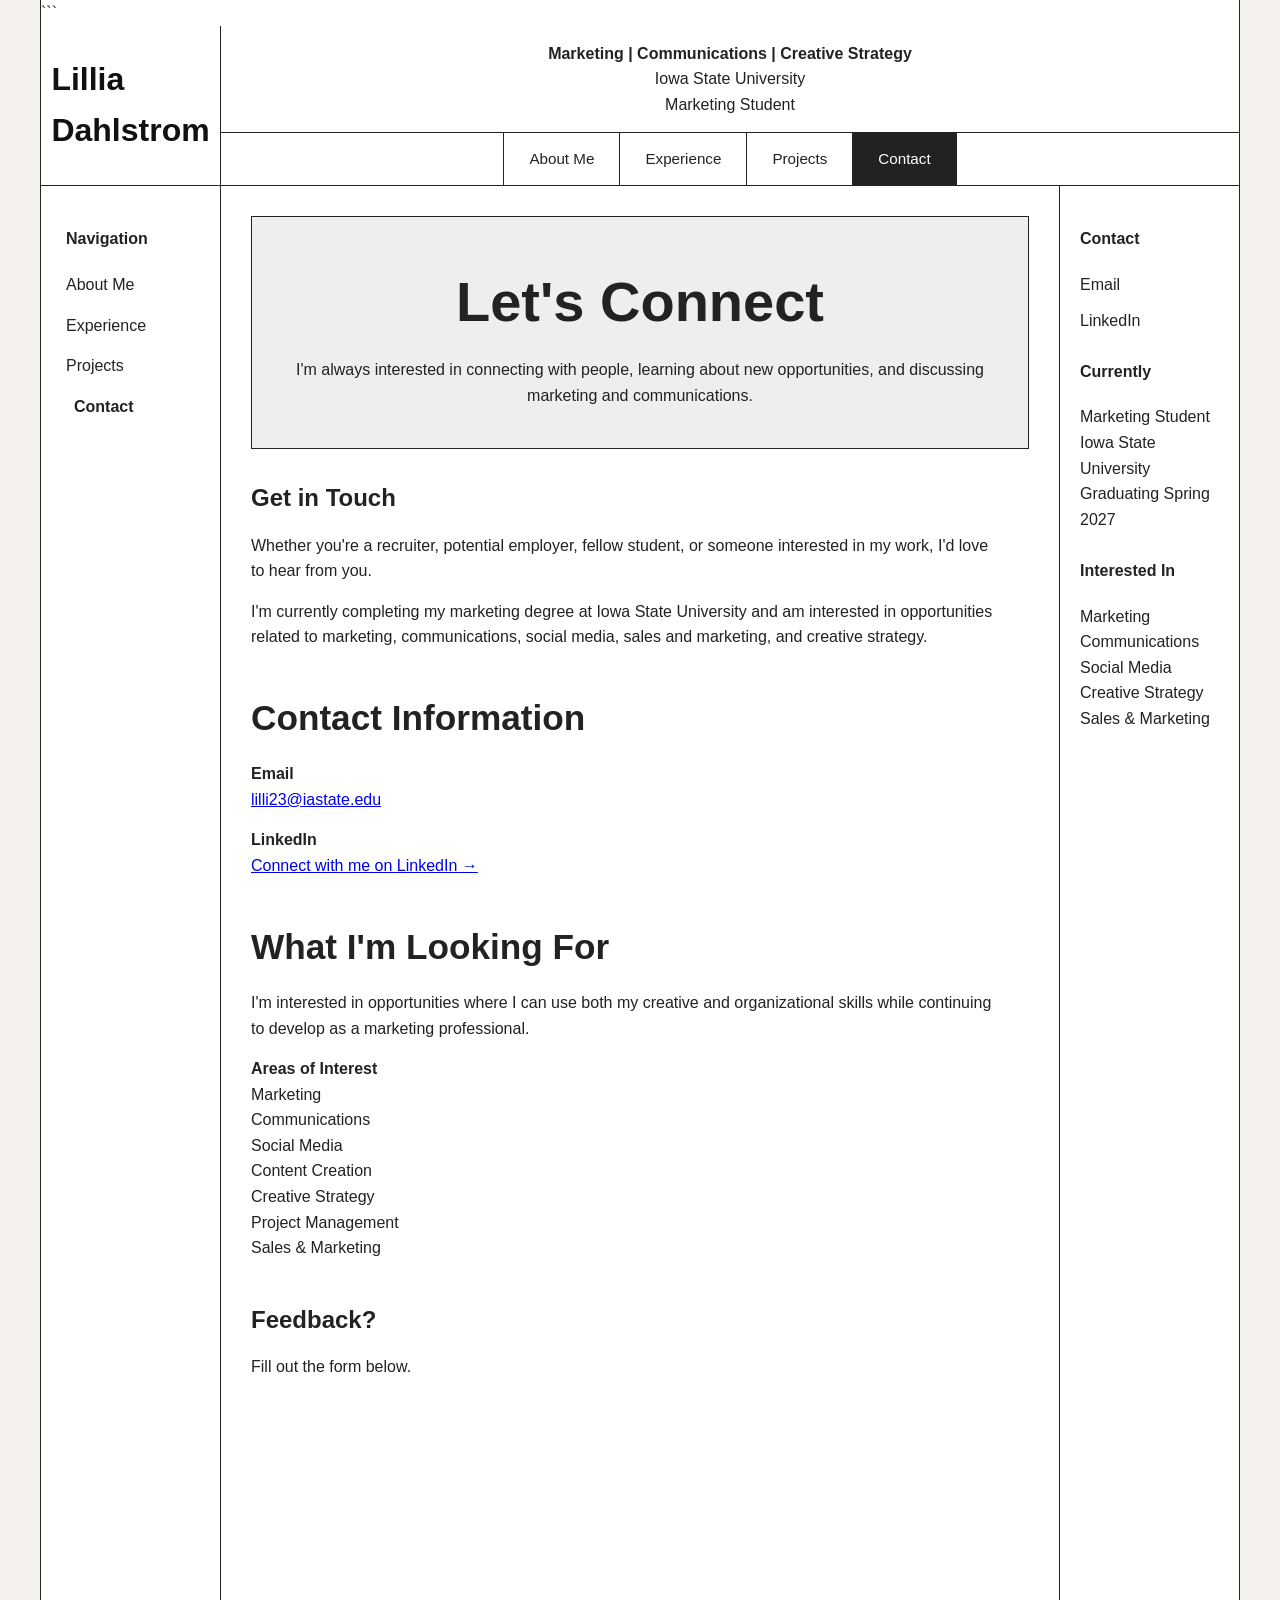
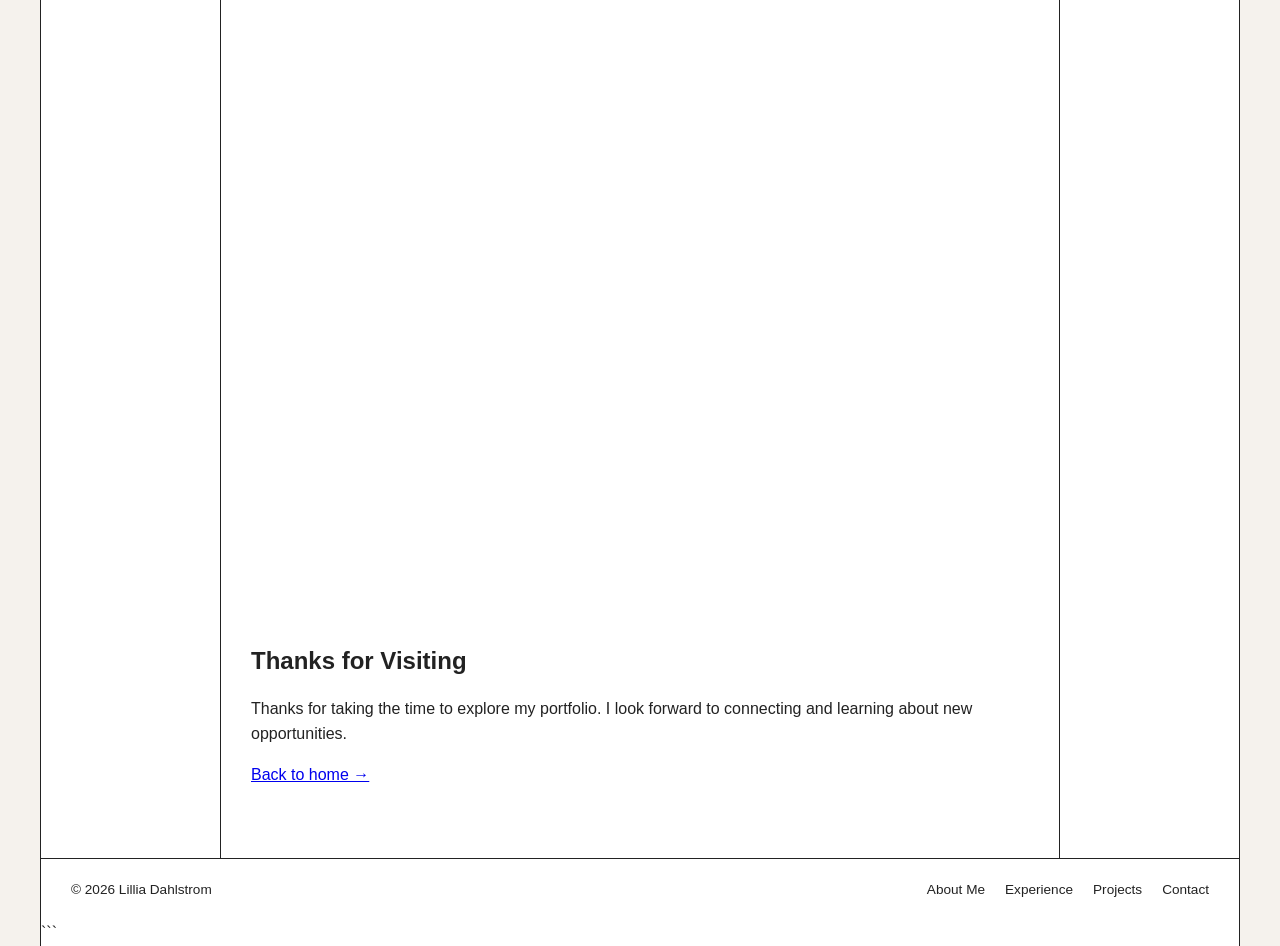
==== commit 6c2bb1d7: "Update contact.html" ====
--- a/contact.html
+++ b/contact.html
@@ -10,15 +10,13 @@
 name="viewport"
 content="width=device-width, initial-scale=1.0"
 
-
-
+>
 
 <meta
 name="description"
 content="Contact Lillia Dahlstrom, a marketing student at Iowa State University."
 
-
-
+>
 
 <title>Lillia Dahlstrom | Contact</title>
 
@@ -30,10 +28,13 @@
 
 <body>
 
-<!-- ========================================= WEBSITE WRAPPER ========================================= -->
+<!-- =========================================
+     WEBSITE WRAPPER
+     ========================================= -->
 
 <div class="site-wrapper">
 
+```
 <!-- =========================================
      HEADER
      ========================================= -->
@@ -221,17 +222,61 @@
 
 
         <!-- =================================
+             WHAT I'M LOOKING FOR
+             ================================= -->
+
+        <section class="content-section">
+
+            <h1>
+                What I'm Looking For
+            </h1>
+
+
+            <p>
+                I'm interested in opportunities where I
+                can use both my creative and organizational
+                skills while continuing to develop as a
+                marketing professional.
+            </p>
+
+
+            <p>
+                <strong>
+                    Areas of Interest
+                </strong>
+                <br>
+
+                Marketing
+                <br>
+                Communications
+                <br>
+                Social Media
+                <br>
+                Content Creation
+                <br>
+                Creative Strategy
+                <br>
+                Project Management
+                <br>
+                Sales & Marketing
+            </p>
+
+        </section>
+
+
+
+        <!-- =================================
              GOOGLE FORM
              ================================= -->
 
         <section class="content-section">
 
             <h2>
-                Contact Me
-            </h2>
-
-            <p>
-                Interested in connecting? Fill out the form below.
+                Feedback?
+            </h2>
+
+            <p>
+                Fill out the form below.
             </p>
 
             <iframe
@@ -241,81 +286,10 @@
                 frameborder="0"
                 marginheight="0"
                 marginwidth="0"
-                title="Contact form"
+                title="Feedback form"
             >
                 Loading…
             </iframe>
-
-        </section>
-
-
-
-        <!-- =================================
-             WHAT I'M LOOKING FOR
-             ================================= -->
-
-        <section class="content-section">
-
-            <h1>
-                What I'm Looking For
-            </h1>
-
-
-            <p>
-                I'm interested in opportunities where I
-                can use both my creative and organizational
-                skills while continuing to develop as a
-                marketing professional.
-            </p>
-
-
-            <p>
-                <strong>
-                    Areas of Interest
-                </strong>
-                <br>
-
-                Marketing
-                <br>
-                Communications
-                <br>
-                Social Media
-                <br>
-                Content Creation
-                <br>
-                Creative Strategy
-                <br>
-                Project Management
-                <br>
-                Sales & Marketing
-            </p>
-
-        </section>
-
-
-
-        <!-- =================================
-             RESUME
-             ================================= -->
-
-        <section class="content-section">
-
-            <h2>
-                Resume
-            </h2>
-
-
-            <p>
-                Want a quick overview of my education,
-                experience, and skills?
-            </p>
-
-
-            <p>
-                <a href="resume.pdf">
-                    View my resume →
-                </a>
-            </p>
 
         </section>
 
@@ -458,13 +432,13 @@
 
 
 </footer>
+```
 
 </div>
 
-
-
-
-<!-- ========================================= UNIVERSAL NAVIGATION JAVASCRIPT ========================================= -->
+<!-- =========================================
+     UNIVERSAL NAVIGATION JAVASCRIPT
+     ========================================= -->
 
 <script src="navigation.js"></script>
 
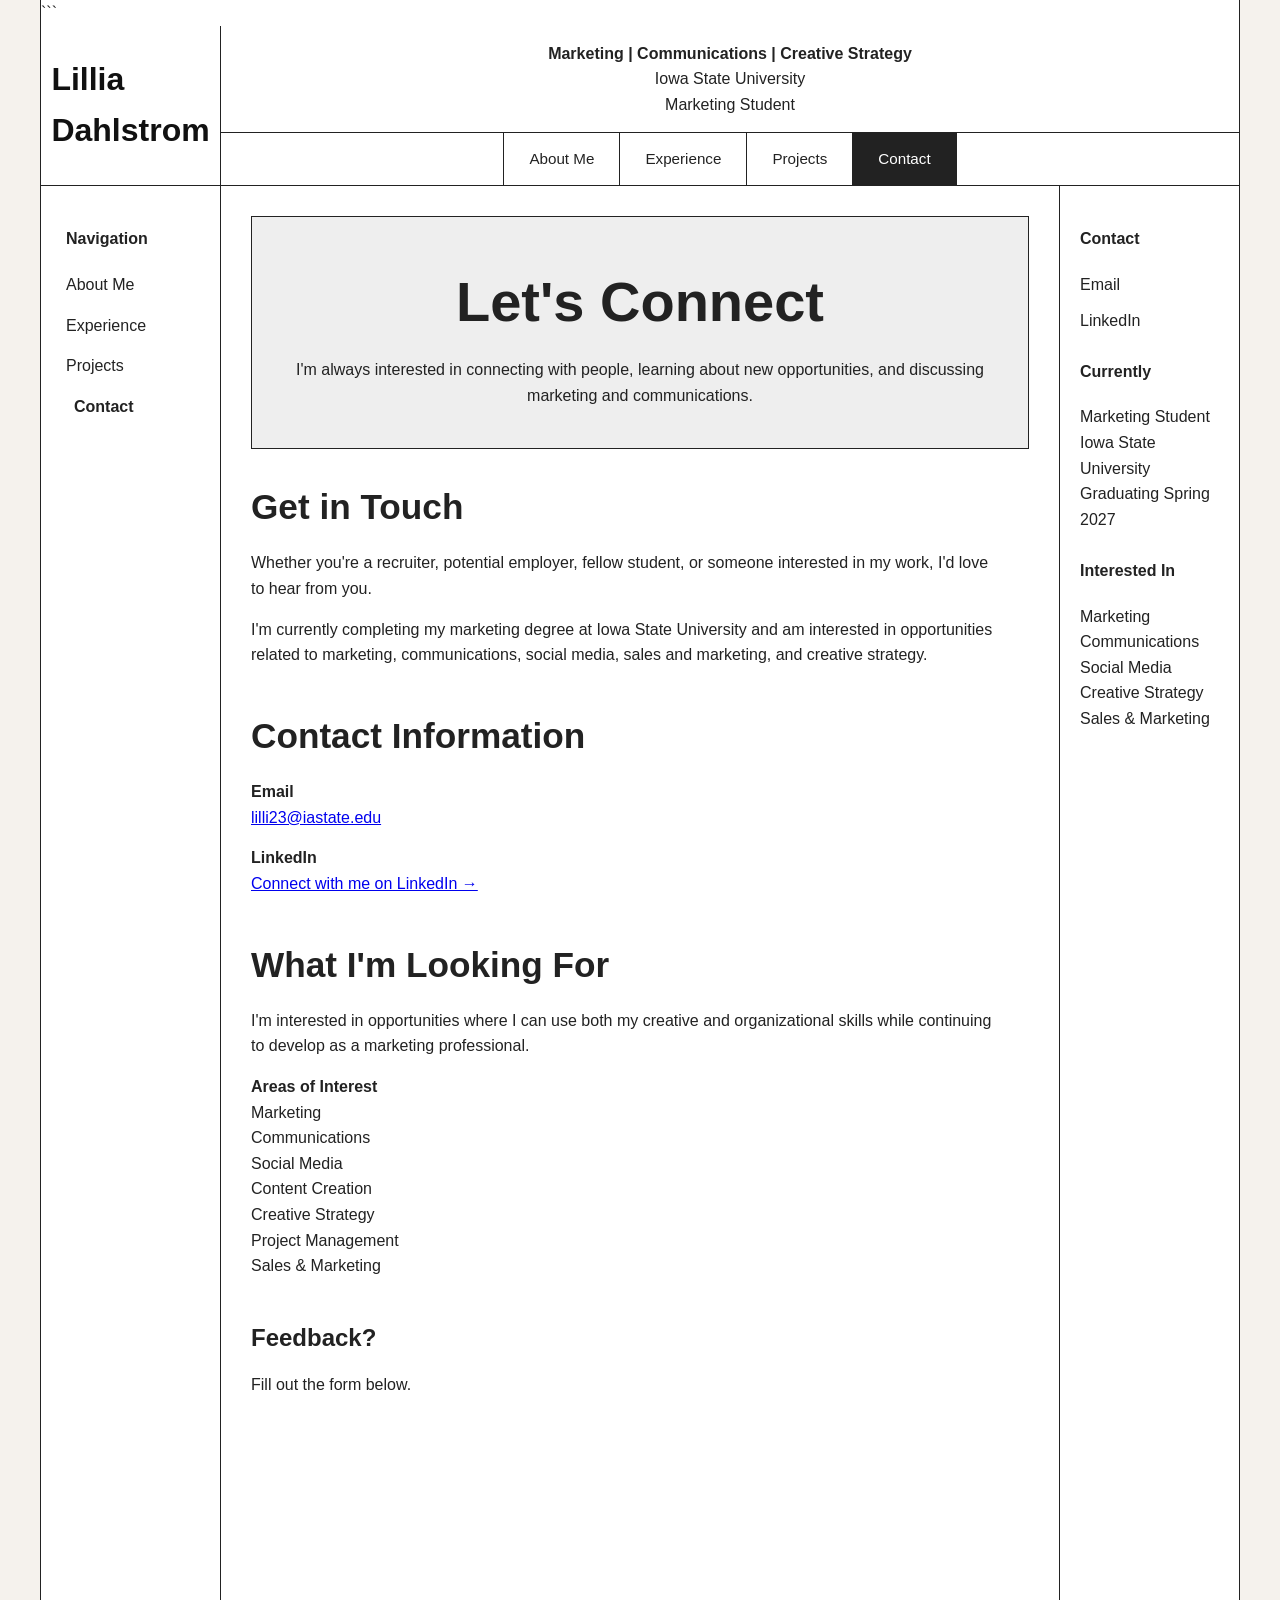
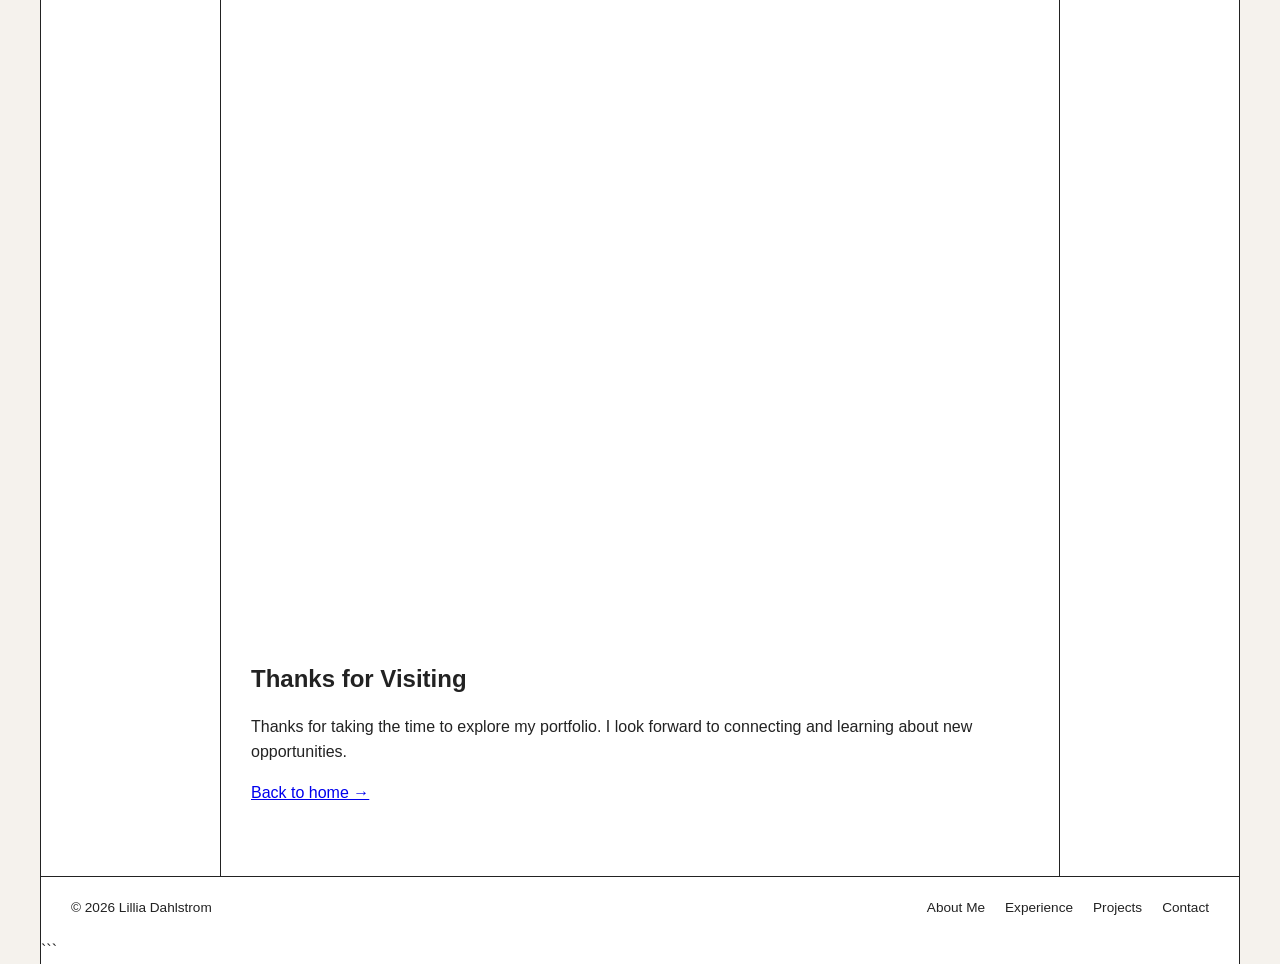
==== commit 38732d27: "Update contact.html" ====
--- a/contact.html
+++ b/contact.html
@@ -154,9 +154,9 @@
 
         <section class="content-section">
 
-            <h2>
+            <h1>
                 Get in Touch
-            </h2>
+            </h1>
 
             <p>
                 Whether you're a recruiter, potential
